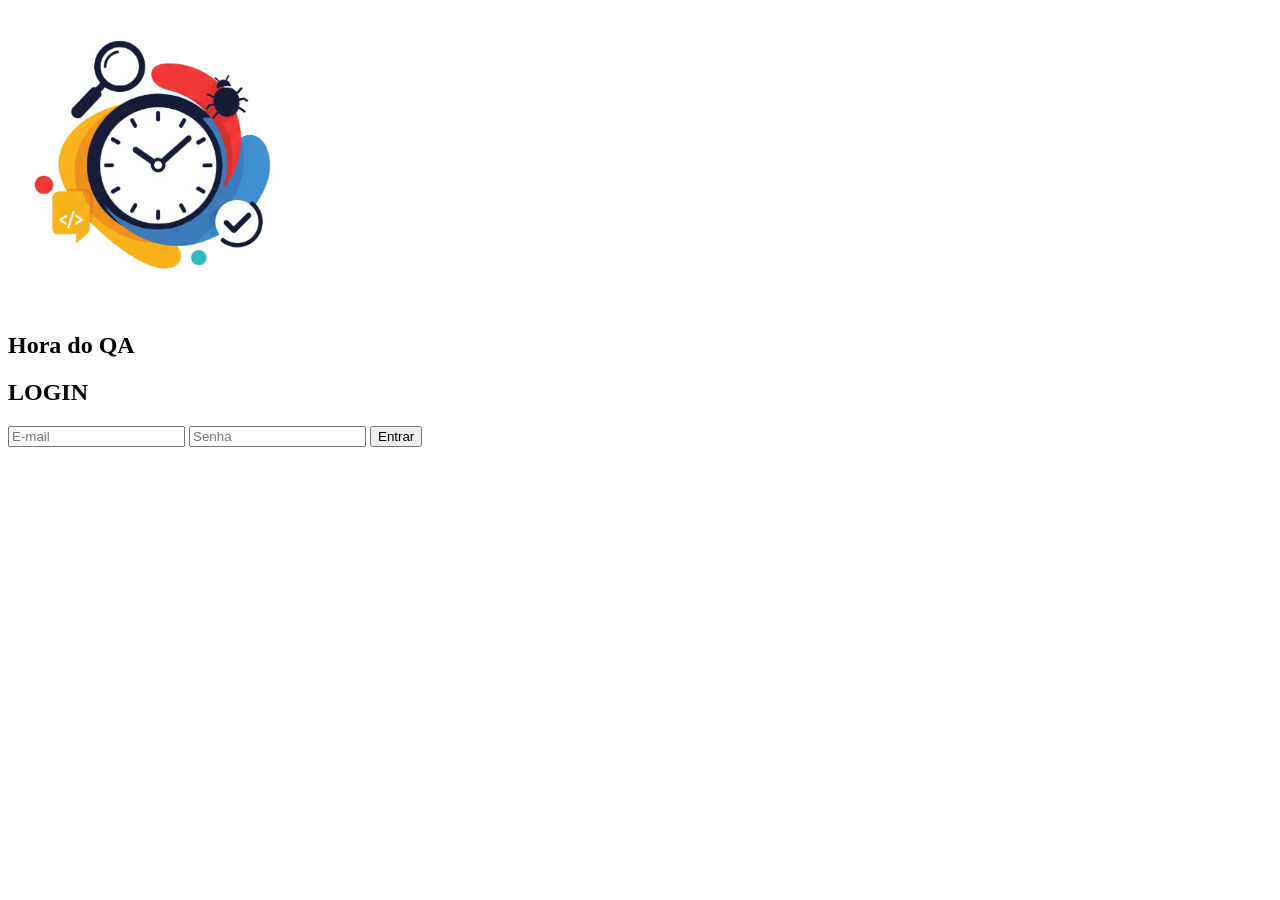
==== index.html @ 2ef790da "Trocando imagem" ====
<!DOCTYPE html>
<html lang="pt-BR">
<head>
    <meta charset="UTF-8">
    <meta name="viewport" content="width=device-width, initial-scale=1.0">
    <title>Hora do QA</title>
    <link rel="stylesheet" href="style.css">
    <link href="https://fonts.googleapis.com/css2?family=Roboto:wght@400&display=swap" rel="stylesheet">
</head>
<body>
    <div class="image-container">
        <img src="hqa.png" alt="Hora do QA">
        <h2>Hora do QA</h2>
    </div>

    <div class="login-container">
        <h2>LOGIN</h2>
        <input type="email" id="username" placeholder="E-mail" required>
        <input type="password" id="password" placeholder="Senha" required>
        <button type="submit" id="button" onclick="login()">Entrar</button>
        <p id="error-message" class="error"></p>
    </div>

<script>
    // Usuários e senhas pré-definidos
    const validUsers = {
        "usuario@example.com": "1q2w3e4r",
        "usuario2@example.com": "1q2w3e4r"
    };

    function login() {
        const username = document.getElementById("username").value;
        const password = document.getElementById("password").value;
        const errorMessage = document.getElementById("error-message");

        if (username === "" || password === "") {
            errorMessage.textContent = "E-mail e senha são obrigatórios!";
            errorMessage.classList.add("error");
            return;
        }

        if (validUsers[username] && validUsers[username] === password) {
            // Redirecionar para index2.html se as credenciais estiverem corretas
            window.location.href = "welcome/index.html";
        } else {
            // Exibir mensagem de erro
            errorMessage.textContent = "E-mail ou senha inválidos!";
            errorMessage.classList.add("error");
        }
    }

    // Detectar a tecla Enter para enviar o formulário de login
    document.addEventListener("keydown", function(event) {
        if (event.key === "Enter") {
            login();
        }
    });
</script>

</body>
</html>
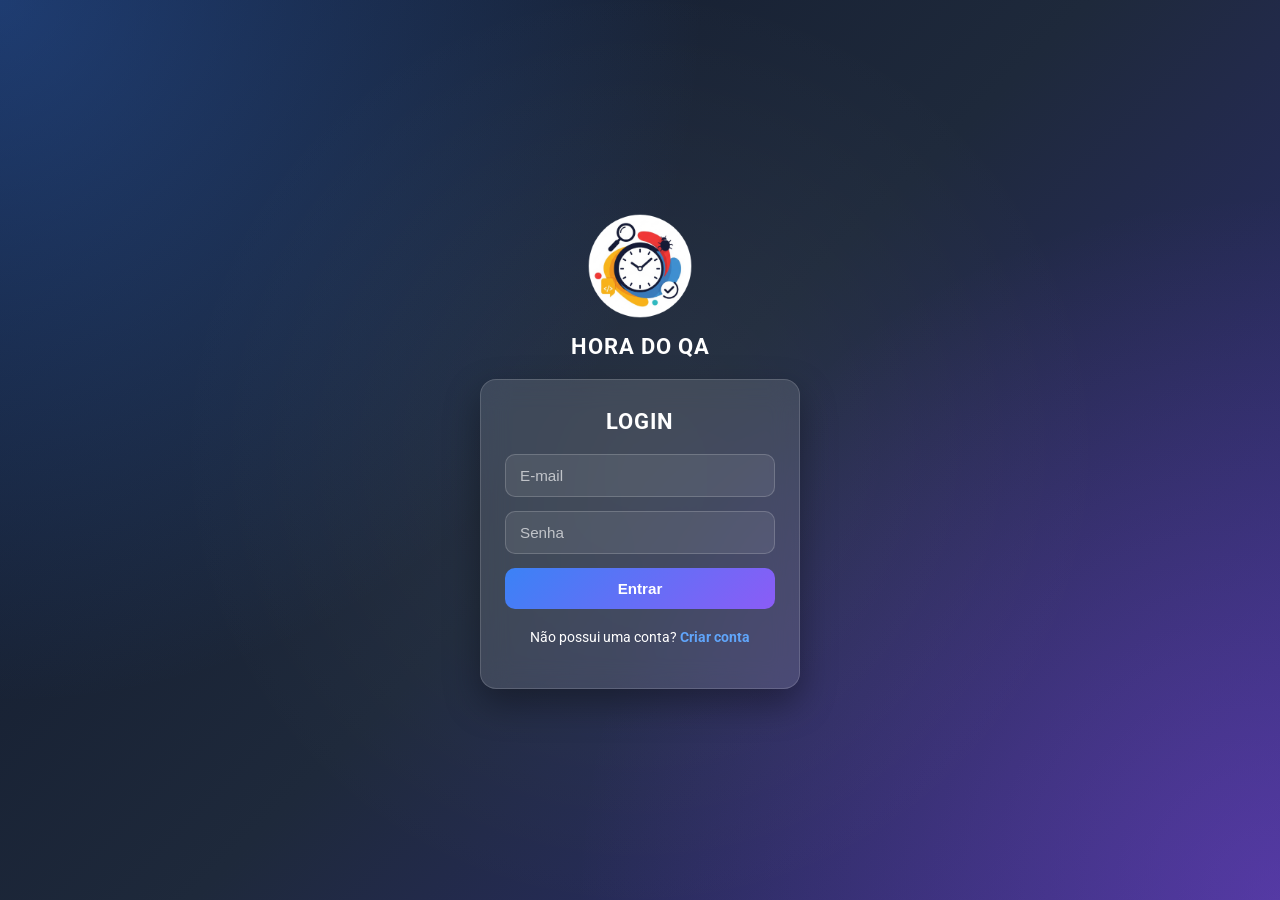
==== commit 70f84e04: "Atualizando o design do projeto" ====
--- a/index.html
+++ b/index.html
@@ -1,16 +1,16 @@
-
 <!DOCTYPE html>
 <html lang="pt-BR">
 <head>
     <meta charset="UTF-8">
     <meta name="viewport" content="width=device-width, initial-scale=1.0">
     <title>Hora do QA</title>
-    <link rel="stylesheet" href="style.css">
+    <link rel="stylesheet" href="./assets/css/style.css">
     <link href="https://fonts.googleapis.com/css2?family=Roboto:wght@400&display=swap" rel="stylesheet">
+    <script src="./assets/js/login.js"></script>
 </head>
 <body>
     <div class="image-container">
-        <img src="hqa.png" alt="Hora do QA">
+        <img src="./assets/images/hqa.png" alt="Hora do QA">
         <h2>Hora do QA</h2>
     </div>
 
@@ -20,9 +20,15 @@
         <input type="password" id="password" placeholder="Senha" required>
         <button type="submit" id="button" onclick="login()">Entrar</button>
         <p id="error-message" class="error"></p>
+        <p style="margin-top:20px;color:#FFF;font-size:.9rem;">
+            Não possui uma conta?
+            <a href="./pages/cadastro.html" style="color:#60a5fa;text-decoration:none;font-weight:bold;">
+                Criar conta
+            </a>
+        </p>
     </div>
 
-<script>
+<!-- <script>
     // Usuários e senhas pré-definidos
     const validUsers = {
         "usuario@example.com": "1q2w3e4r",
@@ -42,7 +48,7 @@
 
         if (validUsers[username] && validUsers[username] === password) {
             // Redirecionar para index2.html se as credenciais estiverem corretas
-            window.location.href = "welcome/index.html";
+            window.location.href = "home/welcome.html";
         } else {
             // Exibir mensagem de erro
             errorMessage.textContent = "E-mail ou senha inválidos!";
@@ -56,7 +62,7 @@
             login();
         }
     });
-</script>
+</script> -->
 
 </body>
 </html>
--- a/assets/css/style.css
+++ b/assets/css/style.css
@@ -0,0 +1,195 @@
+body {
+    display: flex;
+    flex-direction: column;
+    justify-content: center;
+    align-items: center;
+    min-height: 100vh;
+    margin: 0;
+    padding: 20px;
+    box-sizing: border-box;
+    overflow-x: hidden;
+    position: relative;
+    font-family: 'Roboto', sans-serif;
+    background: linear-gradient(135deg, #0f172a, #1e293b, #312e81);
+}
+
+body::before {
+    content: "";
+    position: absolute;
+    inset: 0;
+    background:
+        radial-gradient(circle at top left, rgba(59,130,246,.35), transparent 45%),
+        radial-gradient(circle at bottom right, rgba(168,85,247,.30), transparent 45%),
+        radial-gradient(circle at center, rgba(255,255,255,.05), transparent 60%);
+    z-index: 0;
+}
+
+.image-container {
+    display: flex;
+    flex-direction: column;
+    align-items: center;
+    justify-content: center;
+    gap: 12px;
+    margin-bottom: 20px;
+    z-index: 2;
+}
+
+.image-container img {
+    width: 110px;
+    height: auto;
+    display: block;
+}
+
+.image-container h2 {
+    margin: 0;
+    color: #fff;
+    text-align: center;
+    font-size: 1.4rem;
+    font-weight: 700;
+    letter-spacing: 1px;
+    text-transform: uppercase;
+}
+
+.login-container {
+    position: relative;
+    z-index: 2;
+
+    width: 100%;
+    max-width: 320px;
+
+    padding: 28px 24px;
+
+    background: rgba(255,255,255,.12);
+    backdrop-filter: blur(14px);
+    -webkit-backdrop-filter: blur(14px);
+
+    border: 1px solid rgba(255,255,255,.15);
+    border-radius: 16px;
+
+    box-shadow: 0 15px 35px rgba(0,0,0,.35);
+
+    text-align: center;
+    box-sizing: border-box;
+}
+
+h2 {
+    margin: 0 0 20px;
+    color: #fff;
+    font-size: 1.4rem;
+    font-weight: 700;
+    letter-spacing: 1px;
+    text-transform: uppercase;
+}
+
+input[type="text"],
+input[type="email"],
+input[type="password"]{
+    width: 100%;
+    padding: 12px 14px;
+    margin-bottom: 14px;
+
+    box-sizing: border-box;
+
+    background: rgba(255,255,255,.08);
+    color: #fff;
+
+    border: 1px solid rgba(255,255,255,.18);
+    border-radius: 10px;
+
+    font-size: .95rem;
+
+    transition: .3s;
+}
+
+input::placeholder {
+    color: rgba(255,255,255,.65);
+}
+
+input:focus {
+    outline: none;
+    border-color: #60a5fa;
+    background: rgba(255,255,255,.12);
+    box-shadow: 0 0 12px rgba(96,165,250,.35);
+}
+
+button {
+    width: 100%;
+    padding: 12px;
+
+    border: none;
+    border-radius: 10px;
+
+    background: linear-gradient(135deg, #3b82f6, #8b5cf6);
+
+    color: #fff;
+    font-size: .95rem;
+    font-weight: 600;
+
+    cursor: pointer;
+
+    transition: .3s ease;
+}
+
+button:hover {
+    transform: translateY(-2px);
+    box-shadow: 0 8px 18px rgba(59,130,246,.35);
+}
+
+button:active {
+    transform: scale(.98);
+}
+
+#error-message {
+    display: none;
+    margin-top: 15px;
+    color: #ff6b6b;
+    font-size: .9rem;
+}
+
+#error-message.error {
+    display: block;
+}
+
+/* Tablets */
+@media (max-width: 768px) {
+
+    .image-container img {
+        width: 95px;
+    }
+
+    .login-container {
+        max-width: 300px;
+        padding: 24px 20px;
+    }
+
+    h2 {
+        font-size: 1.25rem;
+    }
+}
+
+/* Smartphones */
+@media (max-width: 480px) {
+
+    body {
+        padding: 16px;
+    }
+
+    .image-container img {
+        width: 85px;
+    }
+
+    .login-container {
+        max-width: 100%;
+        padding: 22px 18px;
+        border-radius: 14px;
+    }
+
+    h2 {
+        font-size: 1.15rem;
+    }
+
+    input,
+    button {
+        font-size: .9rem;
+    }
+}
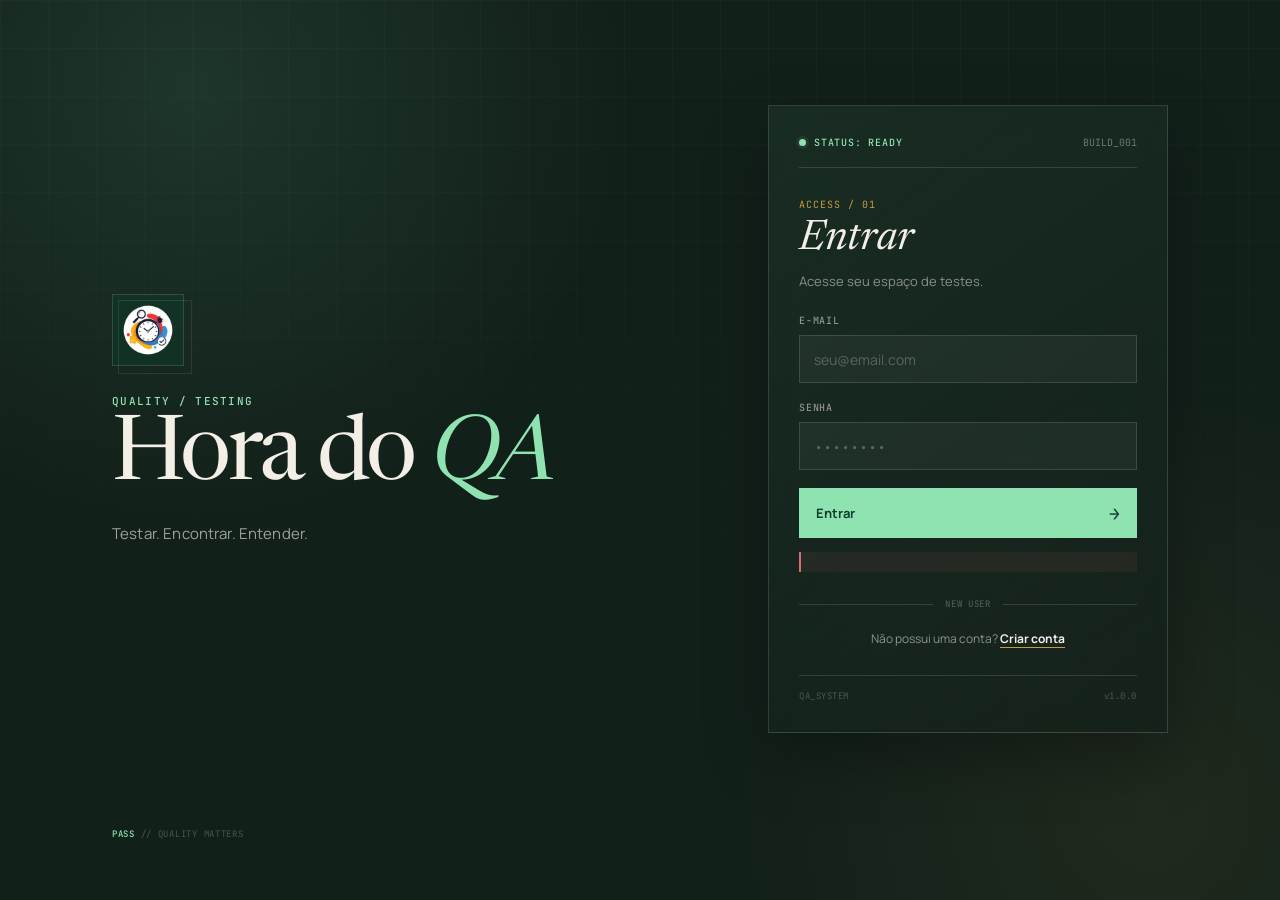
==== commit 7d9519ad: "feat: Mudando a identidade visual" ====
--- a/index.html
+++ b/index.html
@@ -1,68 +1,207 @@
 <!DOCTYPE html>
 <html lang="pt-BR">
+
 <head>
     <meta charset="UTF-8">
     <meta name="viewport" content="width=device-width, initial-scale=1.0">
     <title>Hora do QA</title>
-    <link rel="stylesheet" href="./assets/css/style.css">
-    <link href="https://fonts.googleapis.com/css2?family=Roboto:wght@400&display=swap" rel="stylesheet">
-    <script src="./assets/js/login.js"></script>
+
+    <!-- Tipografia -->
+    <link rel="preconnect" href="https://fonts.googleapis.com">
+    <link rel="preconnect" href="https://fonts.gstatic.com" crossorigin>
+
+    <link
+        href="https://fonts.googleapis.com/css2?family=JetBrains+Mono:wght@400;500;600&family=Manrope:wght@400;500;600;700&family=Newsreader:ital,wght@1,400;1,500;1,600&display=swap"
+        rel="stylesheet">
+
+    <link rel="stylesheet" href="./assets/css/auth.css">
+
+    <link rel="icon" type="image/png" href="./assets/images/logo.png">
+
+    <script src="./assets/js/login.js" defer></script>
+
 </head>
+
 <body>
-    <div class="image-container">
-        <img src="./assets/images/hqa.png" alt="Hora do QA">
-        <h2>Hora do QA</h2>
-    </div>
-
-    <div class="login-container">
-        <h2>LOGIN</h2>
-        <input type="email" id="username" placeholder="E-mail" required>
-        <input type="password" id="password" placeholder="Senha" required>
-        <button type="submit" id="button" onclick="login()">Entrar</button>
-        <p id="error-message" class="error"></p>
-        <p style="margin-top:20px;color:#FFF;font-size:.9rem;">
-            Não possui uma conta?
-            <a href="./pages/cadastro.html" style="color:#60a5fa;text-decoration:none;font-weight:bold;">
-                Criar conta
-            </a>
-        </p>
-    </div>
-
-<!-- <script>
-    // Usuários e senhas pré-definidos
-    const validUsers = {
-        "usuario@example.com": "1q2w3e4r",
-        "usuario2@example.com": "1q2w3e4r"
-    };
-
-    function login() {
-        const username = document.getElementById("username").value;
-        const password = document.getElementById("password").value;
-        const errorMessage = document.getElementById("error-message");
-
-        if (username === "" || password === "") {
-            errorMessage.textContent = "E-mail e senha são obrigatórios!";
-            errorMessage.classList.add("error");
-            return;
-        }
-
-        if (validUsers[username] && validUsers[username] === password) {
-            // Redirecionar para index2.html se as credenciais estiverem corretas
-            window.location.href = "home/welcome.html";
-        } else {
-            // Exibir mensagem de erro
-            errorMessage.textContent = "E-mail ou senha inválidos!";
-            errorMessage.classList.add("error");
-        }
-    }
-
-    // Detectar a tecla Enter para enviar o formulário de login
-    document.addEventListener("keydown", function(event) {
-        if (event.key === "Enter") {
-            login();
-        }
-    });
-</script> -->
+    <main class="page">
+
+        <!-- IDENTIDADE DA MARCA -->
+        <section class="brand" aria-label="Hora do QA">
+
+            <div class="brand-mark">
+
+                <img src="./assets/images/logo.png" alt="Logo Hora do QA">
+
+            </div>
+
+
+            <div class="brand-content">
+
+                <span class="brand-kicker">
+                    QUALITY / TESTING
+                </span>
+
+                <h1>
+                    Hora do <em>QA</em>
+                </h1>
+
+                <p class="brand-description">
+                    Testar. Encontrar. Entender.
+                </p>
+
+            </div>
+
+        </section>
+
+
+        <!-- LOGIN -->
+        <section class="login-container" aria-labelledby="login-title">
+
+            <!-- CABEÇALHO -->
+            <div class="login-header">
+
+                <div class="status">
+
+                    <span class="status-dot"></span>
+
+                    <span>
+                        STATUS: READY
+                    </span>
+
+                </div>
+
+
+                <span class="build">
+                    BUILD_001
+                </span>
+
+            </div>
+
+
+            <!-- TÍTULO -->
+            <div class="login-title">
+
+                <span class="eyebrow">
+                    ACCESS / 01
+                </span>
+
+                <h2 id="login-title">
+                    Entrar
+                </h2>
+
+                <p>
+                    Acesse seu espaço de testes.
+                </p>
+
+            </div>
+
+
+            <!-- FORMULÁRIO -->
+            <form id="login-form">
+
+                <div class="field">
+
+                    <label for="username">
+                        E-MAIL
+                    </label>
+
+                    <input type="email" id="username" name="username" placeholder="seu@email.com" autocomplete="email"
+                        required>
+
+                </div>
+
+
+                <div class="field">
+
+                    <label for="password">
+                        SENHA
+                    </label>
+
+                    <input type="password" id="password" name="password" placeholder="••••••••"
+                        autocomplete="current-password" required>
+
+                </div>
+
+
+                <!--
+                IMPORTANTE:
+                O login.js existente utiliza login()
+                diretamente. Por isso mantemos
+                onclick="login()".
+            -->
+                <button type="button" id="button" onclick="login()">
+
+                    <span>
+                        Entrar
+                    </span>
+
+                    <span class="button-arrow">
+                        →
+                    </span>
+
+                </button>
+
+            </form>
+
+
+            <!-- MENSAGEM DE ERRO -->
+            <p id="error-message" class="error" role="alert"></p>
+
+
+            <!-- DIVISOR -->
+            <div class="divider">
+
+                <span></span>
+
+                <small>
+                    NEW USER
+                </small>
+
+                <span></span>
+
+            </div>
+
+
+            <!-- CADASTRO -->
+            <p class="register">
+
+                Não possui uma conta?
+
+                <a href="./pages/cadastro.html">
+                    Criar conta
+                </a>
+
+            </p>
+
+
+            <!-- RODAPÉ TÉCNICO -->
+            <div class="login-footer">
+
+                <span>
+                    QA_SYSTEM
+                </span>
+
+                <span>
+                    v1.0.0
+                </span>
+
+            </div>
+
+        </section>
+
+
+        <!-- RODAPÉ DA PÁGINA -->
+        <footer class="page-footer">
+
+            <span>
+                <strong>PASS</strong>
+                // QUALITY MATTERS
+            </span>
+
+        </footer>
+
+    </main>
 
 </body>
-</html>
+
+</html>
--- a/assets/css/auth.css
+++ b/assets/css/auth.css
@@ -0,0 +1,903 @@
+/* =========================================================
+HORA DO QA
+Identidade Editorial + Técnica + Humana
+========================================================= */
+
+/* ---------------------------------------------------------
+DESIGN TOKENS
+--------------------------------------------------------- */
+
+:root {
+
+    --green-deep: #0F3D2E;
+    --green-moss: #3F6F52;
+    --green-signal: #8FE3B0;
+
+    --gold: #C99A44;
+
+    --ivory: #F3EFE6;
+    --ink: #12201A;
+
+    --white: #ffffff;
+
+    --border-dark: rgba(243, 239, 230, 0.14);
+    --border-light: rgba(15, 61, 46, 0.18);
+
+    --surface-dark: rgba(18, 32, 26, 0.72);
+    --surface-light: rgba(243, 239, 230, 0.06);
+
+    --shadow:
+        0 24px 60px rgba(0, 0, 0, 0.28);
+
+    --transition:
+        180ms ease;
+
+
+}
+
+/* ---------------------------------------------------------
+RESET
+--------------------------------------------------------- */
+
+* {
+    box-sizing: border-box;
+}
+
+html {
+    min-height: 100%;
+}
+
+body {
+    min-height: 100vh;
+    margin: 0;
+
+    font-family: 'Manrope', sans-serif;
+
+    color: var(--ivory);
+
+    background:
+        radial-gradient(circle at 15% 10%,
+            rgba(63, 111, 82, 0.28),
+            transparent 32%),
+        radial-gradient(circle at 90% 90%,
+            rgba(201, 154, 68, 0.08),
+            transparent 30%),
+        var(--ink);
+
+    overflow-x: hidden;
+
+
+}
+
+/* ---------------------------------------------------------
+BACKGROUND
+--------------------------------------------------------- */
+
+body::before {
+    content: "";
+
+    position: fixed;
+    inset: 0;
+
+    pointer-events: none;
+
+    background-image:
+        linear-gradient(rgba(243, 239, 230, 0.025) 1px,
+            transparent 1px),
+        linear-gradient(90deg,
+            rgba(243, 239, 230, 0.025) 1px,
+            transparent 1px);
+
+    background-size: 48px 48px;
+
+    mask-image: linear-gradient(to bottom,
+            black,
+            transparent 90%);
+
+
+}
+
+/* ---------------------------------------------------------
+PAGE
+--------------------------------------------------------- */
+
+.page {
+
+    position: relative;
+    z-index: 1;
+
+    width: min(100%, 1120px);
+
+    min-height: 100vh;
+
+    margin: 0 auto;
+    padding: 60px 32px;
+
+    display: grid;
+
+    grid-template-columns:
+        minmax(280px, 1fr) minmax(320px, 400px);
+
+    grid-template-rows: 1fr auto;
+
+    align-items: center;
+
+    column-gap: 100px;
+
+
+}
+
+/* ---------------------------------------------------------
+BRAND
+--------------------------------------------------------- */
+
+.brand {
+
+    align-self: center;
+
+    display: flex;
+    flex-direction: column;
+
+    max-width: 480px;
+
+
+}
+
+.brand-mark {
+
+    width: 72px;
+    height: 72px;
+
+    margin-bottom: 28px;
+
+    display: flex;
+    align-items: center;
+    justify-content: center;
+
+    border: 1px solid var(--border-dark);
+
+    background: rgba(15, 61, 46, 0.45);
+
+
+}
+
+.brand-mark::after {
+
+    content: "";
+
+    position: absolute;
+
+    width: 72px;
+    height: 72px;
+
+    border: 1px solid rgba(143, 227, 176, 0.12);
+
+    transform: translate(7px, 7px);
+
+
+}
+
+.brand-mark img {
+
+    width: 52px;
+    height: 52px;
+
+    object-fit: contain;
+
+    position: relative;
+    z-index: 1;
+
+
+}
+
+/* ---------------------------------------------------------
+BRAND TYPOGRAPHY
+--------------------------------------------------------- */
+
+.brand-kicker {
+
+    display: block;
+
+    margin-bottom: 10px;
+
+    color: var(--green-signal);
+
+    font-family: 'JetBrains Mono', monospace;
+
+    font-size: 11px;
+    font-weight: 500;
+
+    letter-spacing: 0.12em;
+
+
+}
+
+.brand h1 {
+
+    margin: 0;
+
+    color: var(--ivory);
+
+    font-family: 'Newsreader', serif;
+
+    font-size: clamp(3.8rem, 7vw, 6rem);
+
+    font-weight: 400;
+
+    line-height: 0.9;
+
+    letter-spacing: -0.04em;
+
+
+}
+
+.brand h1 em {
+
+    color: var(--green-signal);
+
+    font-weight: 400;
+
+
+}
+
+.brand-description {
+
+    margin: 24px 0 0;
+
+    color: rgba(243, 239, 230, 0.62);
+
+    font-size: 15px;
+
+    letter-spacing: 0.01em;
+
+
+}
+
+/* ---------------------------------------------------------
+LOGIN CARD
+--------------------------------------------------------- */
+
+.login-container {
+
+    width: 100%;
+
+    padding: 30px;
+
+    background:
+        linear-gradient(145deg,
+            rgba(63, 111, 82, 0.16),
+            rgba(18, 32, 26, 0.78));
+
+    border: 1px solid var(--border-dark);
+
+    box-shadow: var(--shadow);
+
+    backdrop-filter: blur(12px);
+    -webkit-backdrop-filter: blur(12px);
+
+
+}
+
+/* ---------------------------------------------------------
+LOGIN HEADER
+--------------------------------------------------------- */
+
+.login-header {
+
+    display: flex;
+
+    align-items: center;
+    justify-content: space-between;
+
+    padding-bottom: 18px;
+
+    border-bottom: 1px solid var(--border-dark);
+
+
+}
+
+.status {
+
+    display: flex;
+    align-items: center;
+    gap: 8px;
+
+    color: var(--green-signal);
+
+    font-family: 'JetBrains Mono', monospace;
+
+    font-size: 10px;
+    font-weight: 500;
+
+    letter-spacing: 0.08em;
+
+
+}
+
+.status-dot {
+
+    width: 7px;
+    height: 7px;
+
+    background: var(--green-signal);
+
+    border-radius: 50%;
+
+    box-shadow:
+        0 0 0 3px rgba(143, 227, 176, 0.08);
+
+
+}
+
+.build {
+
+    color: rgba(243, 239, 230, 0.4);
+
+    font-family: 'JetBrains Mono', monospace;
+
+    font-size: 10px;
+
+
+}
+
+/* ---------------------------------------------------------
+LOGIN TITLE
+--------------------------------------------------------- */
+
+.login-title {
+
+    padding: 30px 0 24px;
+
+
+}
+
+.eyebrow {
+
+    display: block;
+
+    margin-bottom: 7px;
+
+    color: var(--gold);
+
+    font-family: 'JetBrains Mono', monospace;
+
+    font-size: 10px;
+
+    letter-spacing: 0.1em;
+
+
+}
+
+.login-title h2 {
+
+    margin: 0;
+
+    color: var(--ivory);
+
+    font-family: 'Newsreader', serif;
+
+    font-size: 42px;
+
+    font-weight: 400;
+
+    font-style: italic;
+
+    line-height: 1;
+
+
+}
+
+.login-title p {
+
+    margin: 12px 0 0;
+
+    color: rgba(243, 239, 230, 0.52);
+
+    font-size: 13px;
+
+
+}
+
+/* ---------------------------------------------------------
+FORM
+--------------------------------------------------------- */
+
+.field {
+
+    margin-bottom: 18px;
+
+
+}
+
+.field label {
+
+    display: block;
+
+    margin-bottom: 8px;
+
+    color: rgba(243, 239, 230, 0.55);
+
+    font-family: 'JetBrains Mono', monospace;
+
+    font-size: 10px;
+    font-weight: 500;
+
+    letter-spacing: 0.08em;
+
+
+}
+
+input {
+
+    width: 100%;
+
+    height: 48px;
+
+    padding: 0 14px;
+
+    border: 1px solid var(--border-dark);
+
+    border-radius: 0;
+
+    outline: none;
+
+    background: rgba(243, 239, 230, 0.045);
+
+    color: var(--ivory);
+
+    font-family: 'Manrope', sans-serif;
+
+    font-size: 14px;
+
+    transition:
+        border-color var(--transition),
+        background var(--transition),
+        box-shadow var(--transition);
+
+
+}
+
+input::placeholder {
+
+    color: rgba(243, 239, 230, 0.28);
+
+
+}
+
+input:hover {
+
+    border-color:
+        rgba(143, 227, 176, 0.25);
+
+
+}
+
+input:focus {
+
+    border-color: var(--green-signal);
+
+    background:
+        rgba(143, 227, 176, 0.045);
+
+    box-shadow:
+        0 0 0 2px rgba(143, 227, 176, 0.06);
+
+
+}
+
+/* ---------------------------------------------------------
+BUTTON
+--------------------------------------------------------- */
+
+button {
+
+    width: 100%;
+    height: 50px;
+
+    margin-top: 4px;
+
+    padding: 0 16px;
+
+    display: flex;
+    align-items: center;
+    justify-content: space-between;
+
+    border: 1px solid var(--green-signal);
+
+    border-radius: 0;
+
+    background: var(--green-signal);
+
+    color: var(--green-deep);
+
+    font-family: 'Manrope', sans-serif;
+
+    font-size: 13px;
+    font-weight: 700;
+
+    cursor: pointer;
+
+    transition:
+        background var(--transition),
+        color var(--transition),
+        transform var(--transition);
+
+
+}
+
+button:hover {
+
+    background: transparent;
+
+    color: var(--green-signal);
+
+    transform: translateY(-1px);
+
+
+}
+
+button:active {
+
+    transform: translateY(0);
+
+
+}
+
+.button-arrow {
+
+    font-family: 'JetBrains Mono', monospace;
+
+    font-size: 18px;
+
+
+}
+
+#message {
+    display: none;
+
+    margin: 14px 0 0;
+    padding: 10px 12px;
+
+    border-left: 2px solid var(--green-signal);
+
+    background: rgba(143, 227, 176, 0.06);
+
+    color: var(--green-signal);
+
+    font-family: 'JetBrains Mono', monospace;
+
+    font-size: 11px;
+
+    line-height: 1.5;
+
+    text-align: left;
+
+}
+
+#message:not(:empty) {
+    display: block;
+}
+
+/* ---------------------------------------------------------
+ERROR
+--------------------------------------------------------- */
+
+#error-message {
+
+    display: none;
+
+    margin: 14px 0 0;
+
+    padding: 10px 12px;
+
+    border-left: 2px solid #d96c6c;
+
+    background: rgba(217, 108, 108, 0.08);
+
+    color: #e89a9a;
+
+    font-family: 'JetBrains Mono', monospace;
+
+    font-size: 11px;
+
+    text-align: left;
+
+
+}
+
+#error-message.error {
+
+    display: block;
+
+
+}
+
+/* ---------------------------------------------------------
+DIVIDER
+--------------------------------------------------------- */
+
+.divider {
+
+    display: flex;
+
+    align-items: center;
+
+    gap: 12px;
+
+    margin: 26px 0 20px;
+
+
+}
+
+.divider span {
+
+    flex: 1;
+
+    height: 1px;
+
+    background: var(--border-dark);
+
+
+}
+
+.divider small {
+
+    color: rgba(243, 239, 230, 0.3);
+
+    font-family: 'JetBrains Mono', monospace;
+
+    font-size: 9px;
+
+    letter-spacing: 0.08em;
+
+
+}
+
+/* ---------------------------------------------------------
+REGISTER
+--------------------------------------------------------- */
+
+.register {
+
+    margin: 0;
+
+    color: rgba(243, 239, 230, 0.55);
+
+    font-size: 12px;
+
+    text-align: center;
+
+
+}
+
+.register a {
+
+    color: var(--ivory);
+
+    font-weight: 700;
+
+    text-decoration: none;
+
+    border-bottom: 1px solid var(--gold);
+
+    transition: color var(--transition);
+
+
+}
+
+.register a:hover {
+
+    color: var(--green-signal);
+
+
+}
+
+/* ---------------------------------------------------------
+LOGIN FOOTER
+--------------------------------------------------------- */
+
+.login-footer {
+
+    display: flex;
+
+    justify-content: space-between;
+
+    margin-top: 28px;
+    padding-top: 14px;
+
+    border-top: 1px solid var(--border-dark);
+
+    color: rgba(243, 239, 230, 0.25);
+
+    font-family: 'JetBrains Mono', monospace;
+
+    font-size: 9px;
+
+    letter-spacing: 0.06em;
+
+
+}
+
+/* ---------------------------------------------------------
+PAGE FOOTER
+--------------------------------------------------------- */
+
+.page-footer {
+
+    grid-column: 1 / -1;
+
+    align-self: end;
+
+    padding-top: 50px;
+
+    color: rgba(243, 239, 230, 0.25);
+
+    font-family: 'JetBrains Mono', monospace;
+
+    font-size: 9px;
+
+    letter-spacing: 0.08em;
+
+
+}
+
+.page-footer strong {
+
+    color: var(--green-signal);
+
+    font-weight: 500;
+
+
+}
+
+/* ---------------------------------------------------------
+TABLETS
+--------------------------------------------------------- */
+
+@media (max-width: 850px) {
+
+    .page {
+
+        grid-template-columns:
+            1fr;
+
+        grid-template-rows:
+            auto auto 1fr;
+
+        justify-items: center;
+
+        row-gap: 50px;
+
+        padding: 50px 24px;
+
+    }
+
+
+    .brand {
+
+        max-width: 400px;
+
+        width: 100%;
+
+        text-align: center;
+
+        align-items: center;
+
+    }
+
+
+    .brand-mark {
+
+        margin-bottom: 24px;
+
+    }
+
+
+    .brand h1 {
+
+        font-size: clamp(3.5rem, 12vw, 5rem);
+
+    }
+
+
+    .login-container {
+
+        max-width: 400px;
+
+    }
+
+
+    .page-footer {
+
+        width: 100%;
+
+        padding-top: 30px;
+
+    }
+
+
+}
+
+/* ---------------------------------------------------------
+SMARTPHONES
+--------------------------------------------------------- */
+
+@media (max-width: 480px) {
+
+    .page {
+
+        padding:
+            35px 18px 25px;
+
+        row-gap: 35px;
+
+    }
+
+
+    .brand h1 {
+
+        font-size: 3.4rem;
+
+    }
+
+
+    .brand-description {
+
+        margin-top: 18px;
+
+    }
+
+
+    .brand-mark {
+
+        width: 62px;
+        height: 62px;
+
+    }
+
+
+    .brand-mark img {
+
+        width: 45px;
+        height: 45px;
+
+    }
+
+
+    .brand-mark::after {
+
+        width: 62px;
+        height: 62px;
+
+    }
+
+
+    .login-container {
+
+        padding: 24px 20px;
+
+    }
+
+
+    .login-title {
+
+        padding-top: 25px;
+
+    }
+
+
+    .login-title h2 {
+
+        font-size: 36px;
+
+    }
+
+
+    .page-footer {
+
+        text-align: center;
+
+    }
+
+
+}
